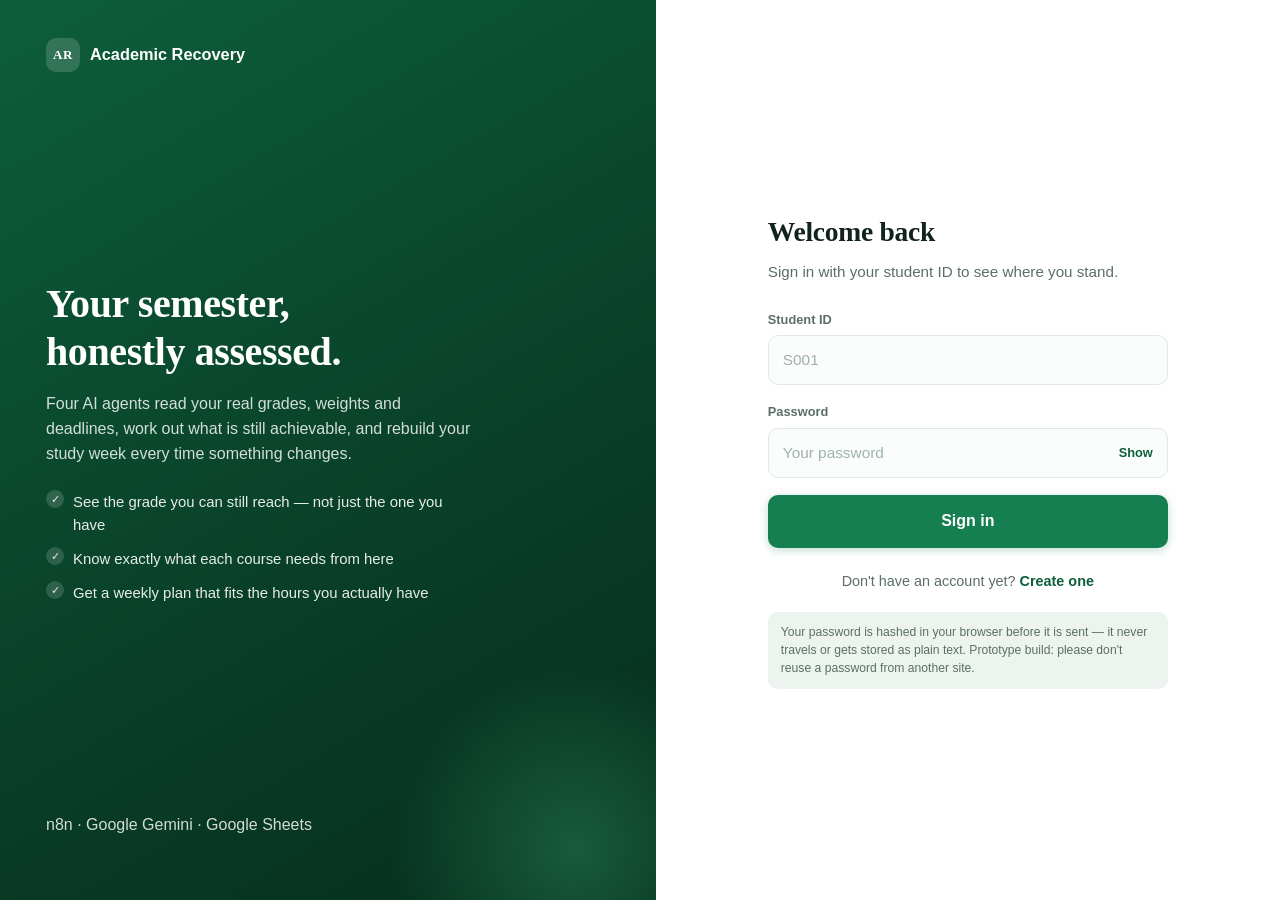
==== dashboard.html @ d18b5264 "Front-end for the AI Academic Recovery Agent Static site with three pages: sign in, create account, " ====
<!DOCTYPE html>
<html lang="en">
<head>
  <meta charset="UTF-8" />
  <meta name="viewport" content="width=device-width, initial-scale=1.0" />
  <title>Dashboard &middot; Academic Recovery</title>
  <link rel="stylesheet" href="styles.css" />
</head>
<body>

  <!-- ============ TOP BAR ============ -->
  <header class="topbar">
    <div class="wrap topbar-inner">
      <div class="brand">
        <span class="brand-mark">AR</span>
        <span class="brand-text">Academic&nbsp;Recovery</span>
      </div>

      <div class="topbar-right">
        <span class="who">
          <span id="whoName">&nbsp;</span>
          <span id="whoId" class="who-id"></span>
        </span>
        <button id="logoutBtn" class="btn btn-quiet">Sign out</button>
      </div>
    </div>
  </header>

  <!-- ============ GREETING ============ -->
  <section class="greeting">
    <div class="wrap">
      <p class="eyebrow">Semester overview</p>
      <h1 id="greetHead">Let's see where you stand.</h1>
    </div>
  </section>

  <!-- ============ CONTROL PANEL ============ -->
  <section class="wrap">
    <div class="panel">
      <div class="panel-row">
        <div class="field">
          <label for="hours">Study hours available this week</label>
          <input id="hours" type="number" min="1" max="60" step="0.5" value="15" />
        </div>
        <button id="analyzeBtn" class="btn btn-primary">Analyze my semester</button>
      </div>

      <div class="panel-foot">
        <label class="check">
          <input id="demoMode" type="checkbox" checked />
          <span>Demo mode (use sample data, no server needed)</span>
        </label>
        <button id="recalcBtn" class="btn btn-ghost" hidden>&#8635; Recalculate after a new grade</button>
      </div>
    </div>

    <div id="status" class="status" hidden></div>
  </section>

  <!-- ============ RESULTS  (Raghid renders into this) ============ -->
  <main id="dashboard" class="wrap dashboard"></main>

  <footer class="footer">
    <div class="wrap">
      Built with n8n + Google Gemini + Google Sheets &middot; Academic Impact Track
    </div>
  </footer>

  <script src="config.js"></script>
  <script src="auth.js"></script>
  <script src="sample-data.js"></script>
  <script src="dashboard.js"></script>
  <script src="app.js"></script>
</body>
</html>
---- styles.css ----
/* =====================================================================
   Academic Recovery  -  green & white academic theme
   OWNER: Mohamad  (Raghid: your section is at the bottom, "DASHBOARD")
   ===================================================================== */

:root {
  --bg:         #f3f8f5;
  --surface:    #ffffff;
  --ink:        #10241b;
  --ink-soft:   #5b6f64;
  --line:       #deeae3;
  --line-soft:  #edf4f0;

  --brand:      #157f52;
  --brand-dk:   #0d5e3b;
  --brand-dp:   #093f28;
  --brand-lt:   #e7f4ed;
  --brand-mid:  #34a06a;

  --low:        #157f52;  --low-bg:      #e7f4ed;
  --medium:     #a67609;  --medium-bg:   #fdf4dd;
  --high:       #c2671d;  --high-bg:     #fdefe1;
  --critical:   #bc2f3c;  --critical-bg: #fdeaec;

  --serif:  Georgia, "Times New Roman", "Noto Serif", serif;
  --sans:   "Segoe UI", -apple-system, BlinkMacSystemFont, Roboto, Helvetica, Arial, sans-serif;

  --radius:    14px;
  --shadow:    0 1px 2px rgba(13,60,40,.05), 0 8px 24px rgba(13,60,40,.06);
  --shadow-lg: 0 2px 6px rgba(13,60,40,.06), 0 20px 48px rgba(13,60,40,.11);
}

* { box-sizing: border-box; }

body {
  margin: 0;
  background: var(--bg);
  color: var(--ink);
  font-family: var(--sans);
  line-height: 1.55;
  -webkit-font-smoothing: antialiased;
}

h1, h2, h3 { font-family: var(--serif); font-weight: 700; letter-spacing: -.01em; }

.wrap { width: 100%; max-width: 1120px; margin: 0 auto; padding: 0 20px; }

/* ---------------- brand mark (shared) ---------------- */
.brand { display: flex; align-items: center; gap: 10px; font-weight: 700; font-size: 1.02rem; }
.brand-mark {
  width: 34px; height: 34px; border-radius: 10px;
  background: linear-gradient(140deg, var(--brand-mid), var(--brand-dk));
  color: #fff; display: grid; place-items: center;
  font-family: var(--serif); font-size: .82rem; letter-spacing: .5px;
}

/* =====================================================================
   BUTTONS & FIELDS  (shared by all three pages)
   ===================================================================== */

.btn {
  font: inherit; font-weight: 600; font-size: .94rem;
  padding: 11px 20px; border-radius: 10px;
  border: 1px solid transparent; cursor: pointer;
  transition: transform .08s, background .15s, box-shadow .15s, border-color .15s;
}
.btn:active { transform: translateY(1px); }
.btn:disabled { opacity: .55; cursor: not-allowed; box-shadow: none; }

.btn-primary {
  background: var(--brand); color: #fff;
  box-shadow: 0 2px 10px rgba(21,127,82,.28);
}
.btn-primary:hover:not(:disabled) { background: var(--brand-dk); }

.btn-ghost { background: var(--surface); color: var(--brand-dk); border-color: #bfdccd; }
.btn-ghost:hover:not(:disabled) { background: var(--brand-lt); }

.btn-quiet {
  background: transparent; color: var(--ink-soft); border-color: var(--line);
  padding: 8px 14px; font-size: .86rem;
}
.btn-quiet:hover { background: var(--line-soft); color: var(--ink); }

.btn-block { width: 100%; padding: 13px 20px; font-size: 1rem; }

.field { display: flex; flex-direction: column; gap: 6px; }
.field label { font-size: .8rem; font-weight: 600; color: var(--ink-soft); }
.field input {
  font: inherit; font-size: .96rem; width: 100%;
  padding: 12px 14px;
  border: 1px solid var(--line); border-radius: 10px;
  background: #fbfdfc; color: var(--ink);
  transition: border-color .15s, box-shadow .15s, background .15s;
}
.field input::placeholder { color: #9fb2a8; }
.field input:focus {
  outline: none; border-color: var(--brand-mid);
  box-shadow: 0 0 0 3px rgba(52,160,106,.18); background: #fff;
}

.form-msg {
  padding: 11px 14px; border-radius: 10px;
  font-size: .88rem; margin-bottom: 4px;
  background: var(--brand-lt); color: var(--brand-dk); border: 1px solid #c9e4d6;
}
.form-msg.error { background: var(--critical-bg); color: var(--critical); border-color: #f2c8cd; }

/* =====================================================================
   AUTH PAGES  (index.html = sign in, signup.html = create account)
   ===================================================================== */

.auth-body { background: var(--surface); }

.auth-shell { display: grid; grid-template-columns: 1.05fr 1fr; min-height: 100vh; }

/* left panel */
.auth-brand {
  background: linear-gradient(150deg, var(--brand-dk) 0%, var(--brand-dp) 58%, #062e1d 100%);
  color: #fff;
  padding: 38px 46px;
  display: flex; flex-direction: column; justify-content: space-between;
  position: relative; overflow: hidden;
}
.auth-brand::after {
  content: ""; position: absolute; right: -130px; bottom: -160px;
  width: 420px; height: 420px; border-radius: 50%;
  background: radial-gradient(circle, rgba(52,160,106,.38), transparent 62%);
}
.auth-brand .brand-mark { background: rgba(255,255,255,.16); backdrop-filter: blur(2px); }
.auth-brand-body { position: relative; z-index: 1; max-width: 430px; }
.auth-brand h1 { font-size: clamp(1.8rem, 3.3vw, 2.5rem); line-height: 1.2; margin: 0 0 16px; }
.auth-brand p  { margin: 0 0 24px; opacity: .82; font-size: 1rem; }

.auth-points { list-style: none; margin: 0; padding: 0; display: grid; gap: 11px; }
.auth-points li {
  position: relative; padding-left: 27px;
  font-size: .93rem; opacity: .9;
}
.auth-points li::before {
  content: "\2713"; position: absolute; left: 0; top: -1px;
  width: 18px; height: 18px; border-radius: 50%;
  background: rgba(255,255,255,.17);
  display: grid; place-items: center; font-size: .66rem;
}
.auth-brand-foot { position: relative; z-index: 1; margin: 0; font-size: .78rem; opacity: .55; }

/* right panel */
.auth-panel { display: grid; place-items: center; padding: 40px 28px; }
.auth-card { width: 100%; max-width: 400px; }
.auth-card h2 { font-size: 1.72rem; margin: 0 0 6px; }
.auth-sub { margin: 0 0 26px; color: var(--ink-soft); font-size: .95rem; }
.auth-card form { display: grid; gap: 17px; }

.pw-wrap { position: relative; display: flex; }
.pw-wrap input { padding-right: 68px; }
.pw-toggle {
  position: absolute; right: 6px; top: 50%; transform: translateY(-50%);
  background: transparent; border: none; cursor: pointer;
  font: inherit; font-size: .8rem; font-weight: 600;
  color: var(--brand-dk); padding: 6px 9px; border-radius: 7px;
}
.pw-toggle:hover { background: var(--brand-lt); }

.pw-checks { list-style: none; margin: 10px 0 0; padding: 0; display: grid; gap: 6px; }
.pw-checks li {
  display: flex; align-items: center; gap: 8px;
  font-size: .8rem; color: var(--ink-soft);
  transition: color .15s;
}
.pw-checks li em { font-style: normal; opacity: .65; }
.pw-checks .tick {
  width: 15px; height: 15px; border-radius: 50%; flex: none;
  border: 1.5px solid #cbdcd3; background: #fff;
  display: grid; place-items: center;
  transition: background .15s, border-color .15s;
}
.pw-checks li.ok { color: var(--brand-dk); }
.pw-checks li.ok .tick { background: var(--brand); border-color: var(--brand); }
.pw-checks li.ok .tick::after {
  content: "\2713"; color: #fff; font-size: .6rem; line-height: 1;
}

.auth-switch { margin: 22px 0 0; font-size: .9rem; color: var(--ink-soft); text-align: center; }
.auth-switch a { color: var(--brand-dk); font-weight: 600; text-decoration: none; }
.auth-switch a:hover { text-decoration: underline; }

.auth-note {
  margin: 20px 0 0; padding: 11px 13px;
  background: var(--line-soft); border-radius: 9px;
  font-size: .76rem; color: var(--ink-soft); line-height: 1.5;
}

@media (max-width: 860px) {
  .auth-shell { grid-template-columns: 1fr; min-height: 0; }
  .auth-brand { padding: 28px 24px 34px; }
  .auth-brand h1 { font-size: 1.6rem; }
  .auth-brand p { margin-bottom: 18px; }
  .auth-points { display: none; }
  .auth-brand-foot { display: none; }
  .auth-panel { padding: 32px 22px 48px; }
}

/* =====================================================================
   DASHBOARD PAGE CHROME
   ===================================================================== */

.topbar {
  background: var(--surface);
  border-bottom: 1px solid var(--line);
  position: sticky; top: 0; z-index: 20;
}
.topbar-inner { display: flex; align-items: center; justify-content: space-between; height: 64px; }
.topbar-right { display: flex; align-items: center; gap: 14px; }
.who { display: flex; flex-direction: column; line-height: 1.25; text-align: right; }
.who > span:first-child { font-size: .88rem; font-weight: 600; }
.who-id { font-size: .74rem; color: var(--ink-soft); }

.greeting { padding: 44px 0 26px; }
.greeting .eyebrow {
  margin: 0 0 8px; font-size: .74rem; font-weight: 700;
  letter-spacing: .1em; text-transform: uppercase; color: var(--brand);
}
.greeting h1 { margin: 0; font-size: clamp(1.7rem, 3.6vw, 2.5rem); line-height: 1.2; }

.panel {
  background: var(--surface);
  border: 1px solid var(--line);
  border-radius: var(--radius);
  box-shadow: var(--shadow);
  padding: 22px;
}
.panel-row { display: flex; gap: 16px; align-items: flex-end; flex-wrap: wrap; }
.panel-row .field { flex: 1 1 220px; min-width: 170px; }

.panel-foot {
  display: flex; align-items: center; justify-content: space-between;
  gap: 14px; flex-wrap: wrap;
  margin-top: 16px; padding-top: 15px; border-top: 1px solid var(--line);
}
.check { display: flex; align-items: center; gap: 8px; font-size: .86rem; color: var(--ink-soft); cursor: pointer; }
.check input { width: 15px; height: 15px; accent-color: var(--brand); cursor: pointer; }

.status {
  margin-top: 16px; padding: 13px 16px;
  border-radius: 10px; font-size: .92rem;
  border: 1px solid var(--line); background: var(--surface);
}
.status.loading { background: var(--brand-lt); border-color: #c9e4d6; color: var(--brand-dk); }
.status.error   { background: var(--critical-bg); border-color: #f2c8cd; color: var(--critical); }

.footer {
  margin-top: 64px; padding: 26px 0 34px;
  border-top: 1px solid var(--line);
  color: var(--ink-soft); font-size: .84rem;
}

/* =====================================================================
   DASHBOARD  -  OWNER: Raghid. Everything below is yours to change.
   ===================================================================== */

.dashboard { padding-top: 30px; }
.dashboard:empty { padding: 0; }

.headline {
  background: linear-gradient(140deg, var(--brand-dk) 0%, var(--brand-dp) 70%);
  color: #fff; border-radius: var(--radius);
  padding: 32px 34px; margin-bottom: 26px;
  box-shadow: var(--shadow-lg);
  position: relative; overflow: hidden;
}
.headline::after {
  content: ""; position: absolute; right: -90px; top: -120px;
  width: 340px; height: 340px; border-radius: 50%;
  background: radial-gradient(circle, rgba(52,160,106,.34), transparent 64%);
}
.headline > * { position: relative; z-index: 1; }
.headline .eyebrow {
  font-size: .74rem; font-weight: 700; letter-spacing: .1em;
  text-transform: uppercase; opacity: .7; margin-bottom: 10px;
}
.headline h2 {
  margin: 0; font-size: clamp(1.3rem, 2.9vw, 1.85rem);
  line-height: 1.32; font-weight: 700;
}
.headline .sub { margin: 14px 0 0; opacity: .8; font-size: .94rem; font-family: var(--sans); }

.section-title { font-size: 1.22rem; margin: 32px 0 14px; }

.cards { display: grid; gap: 16px; grid-template-columns: repeat(auto-fill, minmax(300px, 1fr)); }

.card {
  background: var(--surface); border: 1px solid var(--line);
  border-radius: var(--radius); box-shadow: var(--shadow);
  padding: 20px; border-top: 4px solid var(--line);
}
.card.risk-LOW      { border-top-color: var(--low); }
.card.risk-MEDIUM   { border-top-color: var(--medium); }
.card.risk-HIGH     { border-top-color: var(--high); }
.card.risk-CRITICAL { border-top-color: var(--critical); }

.card-head { display: flex; align-items: flex-start; justify-content: space-between; gap: 12px; }
.card h3 { margin: 0; font-size: 1.08rem; }

.pill {
  font-family: var(--sans);
  font-size: .67rem; font-weight: 700; letter-spacing: .07em; text-transform: uppercase;
  padding: 4px 9px; border-radius: 999px; white-space: nowrap;
}
.pill.risk-LOW      { color: var(--low);      background: var(--low-bg); }
.pill.risk-MEDIUM   { color: var(--medium);   background: var(--medium-bg); }
.pill.risk-HIGH     { color: var(--high);     background: var(--high-bg); }
.pill.risk-CRITICAL { color: var(--critical); background: var(--critical-bg); }

.stat-row { display: flex; gap: 22px; margin: 16px 0 4px; }
.stat .k { font-size: .7rem; color: var(--ink-soft); font-weight: 700; text-transform: uppercase; letter-spacing: .05em; }
.stat .v { font-family: var(--serif); font-size: 1.62rem; font-weight: 700; line-height: 1.2; }
.stat .v small { font-family: var(--sans); font-size: .78rem; font-weight: 600; color: var(--ink-soft); }

.verdict {
  margin-top: 14px; padding: 11px 13px; border-radius: 9px;
  font-size: .88rem; font-weight: 600;
  background: var(--low-bg); color: var(--low);
}
.verdict.bad { background: var(--critical-bg); color: var(--critical); }

.reason { margin: 13px 0 0; font-size: .88rem; color: var(--ink-soft); }

.meta {
  margin-top: 13px; padding-top: 13px; border-top: 1px solid var(--line);
  display: flex; justify-content: space-between; gap: 10px;
  font-size: .8rem; color: var(--ink-soft);
}

.plan {
  background: var(--surface); border: 1px solid var(--line);
  border-radius: var(--radius); box-shadow: var(--shadow); overflow: hidden;
}
.plan table { width: 100%; border-collapse: collapse; }
.plan th {
  text-align: left; font-size: .72rem; text-transform: uppercase; letter-spacing: .06em;
  color: var(--ink-soft); font-weight: 700;
  padding: 13px 16px; background: var(--line-soft);
  border-bottom: 1px solid var(--line);
}
.plan td { padding: 13px 16px; border-bottom: 1px solid var(--line); font-size: .9rem; vertical-align: top; }
.plan tr:last-child td { border-bottom: none; }
.plan .day { font-weight: 700; white-space: nowrap; font-family: var(--serif); }
.plan .day span { display: block; font-family: var(--sans); font-weight: 500; font-size: .77rem; color: var(--ink-soft); }
.plan .hrs { font-weight: 700; white-space: nowrap; text-align: right; color: var(--brand-dk); }

@media (max-width: 600px) {
  .panel-row { flex-direction: column; align-items: stretch; }
  .panel-row .btn-primary { width: 100%; }
  .greeting { padding: 30px 0 20px; }
  .who { display: none; }
  .stat-row { gap: 16px; }
  .headline { padding: 24px 22px; }
  .plan td, .plan th { padding: 10px 11px; font-size: .84rem; }
}
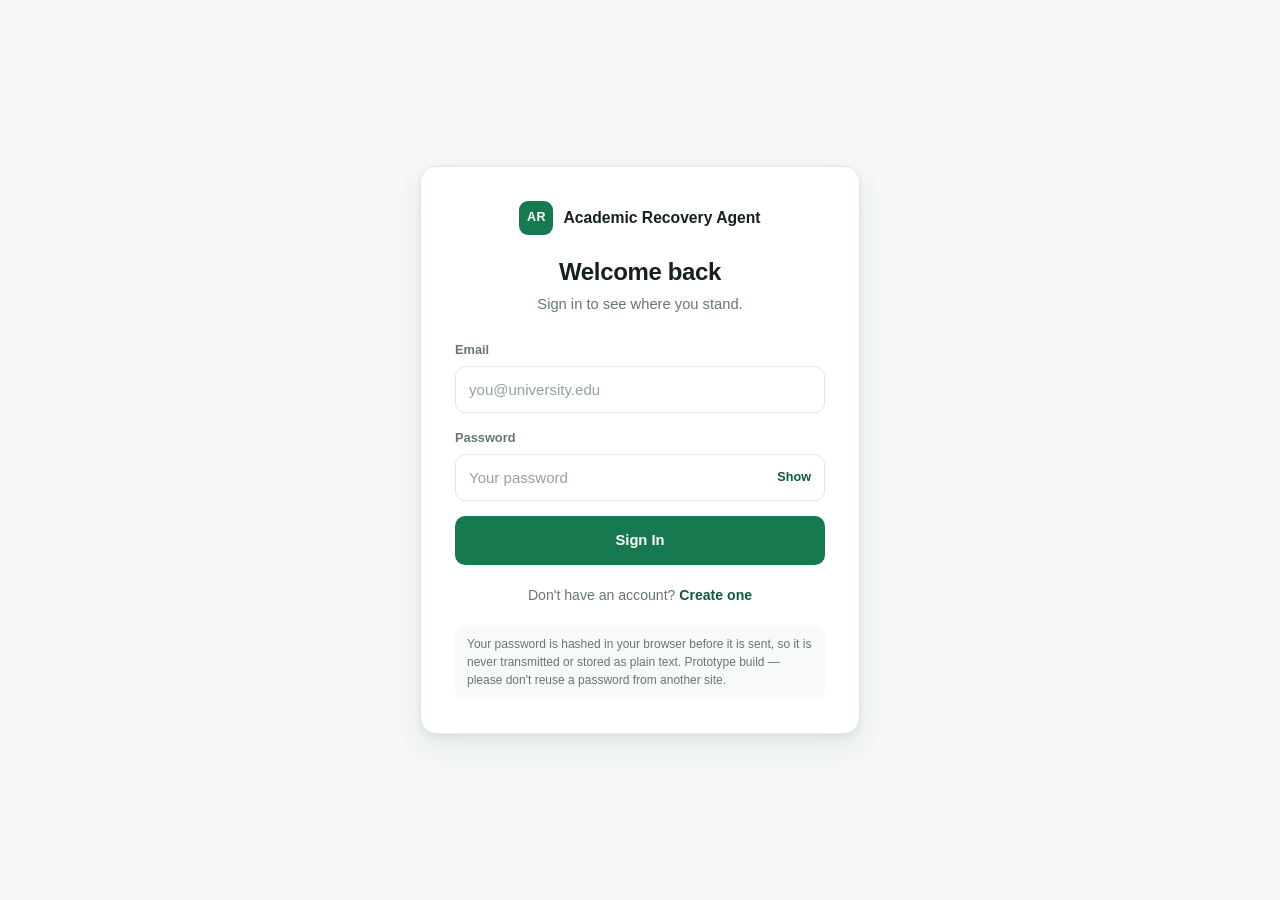
==== commit 7b3d1ce7: "Add risk alerts and the AI Chapter Summarizer Three additions to the existing dashboard. Nothing exi" ====
--- a/dashboard.html
+++ b/dashboard.html
@@ -1,75 +1,24 @@
 <!DOCTYPE html>
 <html lang="en">
 <head>
-  <meta charset="UTF-8" />
-  <meta name="viewport" content="width=device-width, initial-scale=1.0" />
-  <title>Dashboard &middot; Academic Recovery</title>
-  <link rel="stylesheet" href="styles.css" />
+<meta charset="UTF-8" />
+<meta name="viewport" content="width=device-width, initial-scale=1.0" />
+<title>Dashboard &middot; Academic Recovery Agent</title>
+<link rel="stylesheet" href="styles.css" />
 </head>
 <body>
 
-  <!-- ============ TOP BAR ============ -->
-  <header class="topbar">
-    <div class="wrap topbar-inner">
-      <div class="brand">
-        <span class="brand-mark">AR</span>
-        <span class="brand-text">Academic&nbsp;Recovery</span>
-      </div>
+<div id="page-content">
+  <div id="root"></div>
+</div>
 
-      <div class="topbar-right">
-        <span class="who">
-          <span id="whoName">&nbsp;</span>
-          <span id="whoId" class="who-id"></span>
-        </span>
-        <button id="logoutBtn" class="btn btn-quiet">Sign out</button>
-      </div>
-    </div>
-  </header>
-
-  <!-- ============ GREETING ============ -->
-  <section class="greeting">
-    <div class="wrap">
-      <p class="eyebrow">Semester overview</p>
-      <h1 id="greetHead">Let's see where you stand.</h1>
-    </div>
-  </section>
-
-  <!-- ============ CONTROL PANEL ============ -->
-  <section class="wrap">
-    <div class="panel">
-      <div class="panel-row">
-        <div class="field">
-          <label for="hours">Study hours available this week</label>
-          <input id="hours" type="number" min="1" max="60" step="0.5" value="15" />
-        </div>
-        <button id="analyzeBtn" class="btn btn-primary">Analyze my semester</button>
-      </div>
-
-      <div class="panel-foot">
-        <label class="check">
-          <input id="demoMode" type="checkbox" checked />
-          <span>Demo mode (use sample data, no server needed)</span>
-        </label>
-        <button id="recalcBtn" class="btn btn-ghost" hidden>&#8635; Recalculate after a new grade</button>
-      </div>
-    </div>
-
-    <div id="status" class="status" hidden></div>
-  </section>
-
-  <!-- ============ RESULTS  (Raghid renders into this) ============ -->
-  <main id="dashboard" class="wrap dashboard"></main>
-
-  <footer class="footer">
-    <div class="wrap">
-      Built with n8n + Google Gemini + Google Sheets &middot; Academic Impact Track
-    </div>
-  </footer>
-
-  <script src="config.js"></script>
-  <script src="auth.js"></script>
-  <script src="sample-data.js"></script>
-  <script src="dashboard.js"></script>
-  <script src="app.js"></script>
+<script src="config.js"></script>
+<script src="sample-data.js"></script>
+<script src="api.js"></script>
+<script src="auth.js"></script>
+<script src="ui.js"></script>
+<script src="nav.js"></script>
+<script src="chapter-summary.js"></script>
+<script src="dashboard.js"></script>
 </body>
 </html>
--- a/styles.css
+++ b/styles.css
@@ -1,33 +1,33 @@
 /* =====================================================================
-   Academic Recovery  -  green & white academic theme
-   OWNER: Mohamad  (Raghid: your section is at the bottom, "DASHBOARD")
+   Academic Recovery Agent  -  university dashboard theme
+   Light backgrounds, subtle shadows, green accent, no heavy gradients.
    ===================================================================== */
 
 :root {
-  --bg:         #f3f8f5;
+  --bg:         #f5f8f7;
   --surface:    #ffffff;
-  --ink:        #10241b;
-  --ink-soft:   #5b6f64;
-  --line:       #deeae3;
-  --line-soft:  #edf4f0;
-
-  --brand:      #157f52;
-  --brand-dk:   #0d5e3b;
-  --brand-dp:   #093f28;
-  --brand-lt:   #e7f4ed;
-  --brand-mid:  #34a06a;
-
-  --low:        #157f52;  --low-bg:      #e7f4ed;
-  --medium:     #a67609;  --medium-bg:   #fdf4dd;
-  --high:       #c2671d;  --high-bg:     #fdefe1;
-  --critical:   #bc2f3c;  --critical-bg: #fdeaec;
-
-  --serif:  Georgia, "Times New Roman", "Noto Serif", serif;
-  --sans:   "Segoe UI", -apple-system, BlinkMacSystemFont, Roboto, Helvetica, Arial, sans-serif;
-
-  --radius:    14px;
-  --shadow:    0 1px 2px rgba(13,60,40,.05), 0 8px 24px rgba(13,60,40,.06);
-  --shadow-lg: 0 2px 6px rgba(13,60,40,.06), 0 20px 48px rgba(13,60,40,.11);
+  --surface-2:  #f8faf9;
+  --ink:        #16211c;
+  --ink-soft:   #66786e;
+  --ink-faint:  #93a49b;
+  --line:       #e3eae6;
+  --line-2:     #eff4f2;
+
+  --brand:      #177950;
+  --brand-dk:   #0f5b3c;
+  --brand-lt:   #e8f4ee;
+
+  --low:        #177950;  --low-bg:      #e8f4ee;  --low-br:      #bfe0cf;
+  --medium:     #9a7008;  --medium-bg:   #fdf4dc;  --medium-br:   #f0dfae;
+  --high:       #bd6118;  --high-bg:     #fdeee2;  --high-br:     #f2d3b7;
+  --critical:   #b92d3a;  --critical-bg: #fdebed;  --critical-br: #f1c4c9;
+
+  --radius:   12px;
+  --radius-lg:16px;
+  --shadow:   0 1px 2px rgba(18,52,38,.05), 0 4px 14px rgba(18,52,38,.05);
+  --shadow-md:0 2px 6px rgba(18,52,38,.06), 0 12px 28px rgba(18,52,38,.08);
+
+  --sans: "Segoe UI", -apple-system, BlinkMacSystemFont, Roboto, Helvetica, Arial, sans-serif;
 }
 
 * { box-sizing: border-box; }
@@ -37,324 +37,652 @@
   background: var(--bg);
   color: var(--ink);
   font-family: var(--sans);
+  font-size: 15px;
   line-height: 1.55;
   -webkit-font-smoothing: antialiased;
 }
 
-h1, h2, h3 { font-family: var(--serif); font-weight: 700; letter-spacing: -.01em; }
-
-.wrap { width: 100%; max-width: 1120px; margin: 0 auto; padding: 0 20px; }
-
-/* ---------------- brand mark (shared) ---------------- */
-.brand { display: flex; align-items: center; gap: 10px; font-weight: 700; font-size: 1.02rem; }
-.brand-mark {
-  width: 34px; height: 34px; border-radius: 10px;
-  background: linear-gradient(140deg, var(--brand-mid), var(--brand-dk));
-  color: #fff; display: grid; place-items: center;
-  font-family: var(--serif); font-size: .82rem; letter-spacing: .5px;
-}
-
-/* =====================================================================
-   BUTTONS & FIELDS  (shared by all three pages)
+h1, h2, h3, h4 { margin: 0; font-weight: 650; letter-spacing: -.015em; line-height: 1.25; }
+p { margin: 0; }
+a { color: inherit; }
+
+.muted   { color: var(--ink-soft); }
+.faint   { color: var(--ink-faint); }
+.center  { text-align: center; }
+
+/* =====================================================================
+   BUTTONS / FIELDS
    ===================================================================== */
 
 .btn {
-  font: inherit; font-weight: 600; font-size: .94rem;
-  padding: 11px 20px; border-radius: 10px;
+  display: inline-flex; align-items: center; justify-content: center; gap: 8px;
+  font: inherit; font-weight: 600; font-size: .92rem;
+  padding: 10px 18px; border-radius: 10px;
   border: 1px solid transparent; cursor: pointer;
-  transition: transform .08s, background .15s, box-shadow .15s, border-color .15s;
+  text-decoration: none; white-space: nowrap;
+  transition: background .15s, border-color .15s, color .15s, box-shadow .15s, transform .06s;
 }
 .btn:active { transform: translateY(1px); }
-.btn:disabled { opacity: .55; cursor: not-allowed; box-shadow: none; }
-
-.btn-primary {
-  background: var(--brand); color: #fff;
-  box-shadow: 0 2px 10px rgba(21,127,82,.28);
-}
+.btn:disabled { opacity: .55; cursor: not-allowed; }
+
+.btn-primary { background: var(--brand); color: #fff; }
 .btn-primary:hover:not(:disabled) { background: var(--brand-dk); }
 
-.btn-ghost { background: var(--surface); color: var(--brand-dk); border-color: #bfdccd; }
-.btn-ghost:hover:not(:disabled) { background: var(--brand-lt); }
-
-.btn-quiet {
-  background: transparent; color: var(--ink-soft); border-color: var(--line);
-  padding: 8px 14px; font-size: .86rem;
-}
-.btn-quiet:hover { background: var(--line-soft); color: var(--ink); }
-
-.btn-block { width: 100%; padding: 13px 20px; font-size: 1rem; }
+.btn-ghost { background: var(--surface); color: var(--brand-dk); border-color: var(--line); }
+.btn-ghost:hover:not(:disabled) { background: var(--brand-lt); border-color: var(--low-br); }
+
+.btn-quiet { background: transparent; color: var(--ink-soft); border-color: var(--line); padding: 8px 14px; font-size: .86rem; }
+.btn-quiet:hover { background: var(--surface-2); color: var(--ink); }
+
+.btn-danger { background: transparent; color: var(--critical); border-color: var(--critical-br); }
+.btn-danger:hover { background: var(--critical-bg); }
+
+.btn-block { width: 100%; padding: 12px 18px; }
+.btn-lg    { padding: 13px 26px; font-size: 1rem; }
+.btn-sm    { padding: 6px 12px; font-size: .82rem; border-radius: 8px; }
 
 .field { display: flex; flex-direction: column; gap: 6px; }
 .field label { font-size: .8rem; font-weight: 600; color: var(--ink-soft); }
-.field input {
-  font: inherit; font-size: .96rem; width: 100%;
-  padding: 12px 14px;
+.field input, .field select, .field textarea {
+  font: inherit; font-size: .94rem; width: 100%;
+  padding: 11px 13px;
   border: 1px solid var(--line); border-radius: 10px;
-  background: #fbfdfc; color: var(--ink);
-  transition: border-color .15s, box-shadow .15s, background .15s;
-}
-.field input::placeholder { color: #9fb2a8; }
-.field input:focus {
-  outline: none; border-color: var(--brand-mid);
-  box-shadow: 0 0 0 3px rgba(52,160,106,.18); background: #fff;
-}
+  background: var(--surface); color: var(--ink);
+  transition: border-color .15s, box-shadow .15s;
+}
+.field input::placeholder { color: var(--ink-faint); }
+.field input:focus, .field select:focus, .field textarea:focus {
+  outline: none; border-color: var(--brand);
+  box-shadow: 0 0 0 3px rgba(23,121,80,.14);
+}
+.field .hint { font-size: .76rem; color: var(--ink-faint); }
+
+.grid-2 { display: grid; grid-template-columns: 1fr 1fr; gap: 15px; }
 
 .form-msg {
-  padding: 11px 14px; border-radius: 10px;
-  font-size: .88rem; margin-bottom: 4px;
-  background: var(--brand-lt); color: var(--brand-dk); border: 1px solid #c9e4d6;
-}
-.form-msg.error { background: var(--critical-bg); color: var(--critical); border-color: #f2c8cd; }
-
-/* =====================================================================
-   AUTH PAGES  (index.html = sign in, signup.html = create account)
-   ===================================================================== */
-
-.auth-body { background: var(--surface); }
-
-.auth-shell { display: grid; grid-template-columns: 1.05fr 1fr; min-height: 100vh; }
-
-/* left panel */
-.auth-brand {
-  background: linear-gradient(150deg, var(--brand-dk) 0%, var(--brand-dp) 58%, #062e1d 100%);
-  color: #fff;
-  padding: 38px 46px;
-  display: flex; flex-direction: column; justify-content: space-between;
-  position: relative; overflow: hidden;
-}
-.auth-brand::after {
-  content: ""; position: absolute; right: -130px; bottom: -160px;
-  width: 420px; height: 420px; border-radius: 50%;
-  background: radial-gradient(circle, rgba(52,160,106,.38), transparent 62%);
-}
-.auth-brand .brand-mark { background: rgba(255,255,255,.16); backdrop-filter: blur(2px); }
-.auth-brand-body { position: relative; z-index: 1; max-width: 430px; }
-.auth-brand h1 { font-size: clamp(1.8rem, 3.3vw, 2.5rem); line-height: 1.2; margin: 0 0 16px; }
-.auth-brand p  { margin: 0 0 24px; opacity: .82; font-size: 1rem; }
-
-.auth-points { list-style: none; margin: 0; padding: 0; display: grid; gap: 11px; }
-.auth-points li {
-  position: relative; padding-left: 27px;
-  font-size: .93rem; opacity: .9;
-}
-.auth-points li::before {
-  content: "\2713"; position: absolute; left: 0; top: -1px;
-  width: 18px; height: 18px; border-radius: 50%;
-  background: rgba(255,255,255,.17);
-  display: grid; place-items: center; font-size: .66rem;
-}
-.auth-brand-foot { position: relative; z-index: 1; margin: 0; font-size: .78rem; opacity: .55; }
-
-/* right panel */
-.auth-panel { display: grid; place-items: center; padding: 40px 28px; }
-.auth-card { width: 100%; max-width: 400px; }
-.auth-card h2 { font-size: 1.72rem; margin: 0 0 6px; }
-.auth-sub { margin: 0 0 26px; color: var(--ink-soft); font-size: .95rem; }
-.auth-card form { display: grid; gap: 17px; }
-
+  padding: 11px 14px; border-radius: 10px; font-size: .87rem;
+  background: var(--brand-lt); color: var(--brand-dk); border: 1px solid var(--low-br);
+}
+.form-msg.error { background: var(--critical-bg); color: var(--critical); border-color: var(--critical-br); }
+.form-msg.warn  { background: var(--medium-bg);   color: var(--medium);   border-color: var(--medium-br); }
+
+/* password */
 .pw-wrap { position: relative; display: flex; }
-.pw-wrap input { padding-right: 68px; }
+.pw-wrap input { padding-right: 66px; }
 .pw-toggle {
-  position: absolute; right: 6px; top: 50%; transform: translateY(-50%);
-  background: transparent; border: none; cursor: pointer;
-  font: inherit; font-size: .8rem; font-weight: 600;
+  position: absolute; right: 5px; top: 50%; transform: translateY(-50%);
+  background: none; border: none; cursor: pointer;
+  font: inherit; font-size: .79rem; font-weight: 600;
   color: var(--brand-dk); padding: 6px 9px; border-radius: 7px;
 }
 .pw-toggle:hover { background: var(--brand-lt); }
 
-.pw-checks { list-style: none; margin: 10px 0 0; padding: 0; display: grid; gap: 6px; }
-.pw-checks li {
-  display: flex; align-items: center; gap: 8px;
-  font-size: .8rem; color: var(--ink-soft);
-  transition: color .15s;
-}
-.pw-checks li em { font-style: normal; opacity: .65; }
+.pw-checks { list-style: none; margin: 9px 0 0; padding: 0; display: grid; gap: 5px; }
+.pw-checks li { display: flex; align-items: center; gap: 8px; font-size: .78rem; color: var(--ink-soft); }
 .pw-checks .tick {
-  width: 15px; height: 15px; border-radius: 50%; flex: none;
-  border: 1.5px solid #cbdcd3; background: #fff;
+  width: 14px; height: 14px; border-radius: 50%; flex: none;
+  border: 1.5px solid #cfdfd7; background: #fff;
   display: grid; place-items: center;
-  transition: background .15s, border-color .15s;
 }
 .pw-checks li.ok { color: var(--brand-dk); }
 .pw-checks li.ok .tick { background: var(--brand); border-color: var(--brand); }
-.pw-checks li.ok .tick::after {
-  content: "\2713"; color: #fff; font-size: .6rem; line-height: 1;
-}
-
-.auth-switch { margin: 22px 0 0; font-size: .9rem; color: var(--ink-soft); text-align: center; }
+.pw-checks li.ok .tick::after { content: "\2713"; color: #fff; font-size: .58rem; }
+
+/* =====================================================================
+   LANDING PAGE
+   ===================================================================== */
+
+.site-head {
+  background: var(--surface); border-bottom: 1px solid var(--line);
+  position: sticky; top: 0; z-index: 30;
+}
+.site-head-in {
+  max-width: 1100px; margin: 0 auto; padding: 0 22px;
+  height: 66px; display: flex; align-items: center; justify-content: space-between; gap: 16px;
+}
+.site-head .actions { display: flex; gap: 10px; }
+
+.brand { display: flex; align-items: center; gap: 10px; font-weight: 700; text-decoration: none; }
+.brand-mark {
+  width: 34px; height: 34px; border-radius: 9px; flex: none;
+  background: var(--brand); color: #fff;
+  display: grid; place-items: center; font-size: .78rem; letter-spacing: .5px;
+}
+.brand-text { font-size: .98rem; }
+
+.hero { max-width: 760px; margin: 0 auto; padding: 84px 22px 48px; text-align: center; }
+.hero h1 { font-size: clamp(2rem, 5vw, 3.1rem); margin-bottom: 18px; }
+.hero p  { font-size: 1.08rem; color: var(--ink-soft); max-width: 620px; margin: 0 auto 30px; }
+.hero .actions { display: flex; gap: 12px; justify-content: center; flex-wrap: wrap; }
+
+.features { max-width: 1040px; margin: 0 auto; padding: 20px 22px 90px; }
+.features h2 { text-align: center; font-size: 1.3rem; margin-bottom: 26px; }
+.feature-grid { display: grid; gap: 16px; grid-template-columns: repeat(auto-fit, minmax(210px, 1fr)); }
+.feature {
+  background: var(--surface); border: 1px solid var(--line);
+  border-radius: var(--radius); padding: 22px; box-shadow: var(--shadow);
+}
+.feature .ficon {
+  width: 36px; height: 36px; border-radius: 9px; margin-bottom: 13px;
+  background: var(--brand-lt); color: var(--brand);
+  display: grid; place-items: center;
+}
+.feature .ficon svg { width: 19px; height: 19px; fill: none; stroke: currentColor; stroke-width: 2; stroke-linecap: round; stroke-linejoin: round; }
+.feature h3 { font-size: .96rem; margin-bottom: 6px; }
+.feature p  { font-size: .87rem; color: var(--ink-soft); }
+
+.site-foot {
+  border-top: 1px solid var(--line); background: var(--surface);
+  padding: 22px; text-align: center; font-size: .83rem; color: var(--ink-soft);
+}
+
+/* =====================================================================
+   AUTH PAGES
+   ===================================================================== */
+
+.auth-page { min-height: 100vh; display: grid; place-items: center; padding: 40px 20px; }
+.auth-card {
+  width: 100%; max-width: 440px;
+  background: var(--surface); border: 1px solid var(--line);
+  border-radius: var(--radius-lg); box-shadow: var(--shadow-md);
+  padding: 34px;
+}
+.auth-card.wide { max-width: 560px; }
+.auth-card .brand { justify-content: center; margin-bottom: 22px; }
+.auth-card h1 { font-size: 1.5rem; margin-bottom: 6px; text-align: center; }
+.auth-card .sub { text-align: center; color: var(--ink-soft); font-size: .92rem; margin-bottom: 24px; }
+.auth-card form { display: grid; gap: 15px; }
+.auth-switch { margin-top: 20px; text-align: center; font-size: .88rem; color: var(--ink-soft); }
 .auth-switch a { color: var(--brand-dk); font-weight: 600; text-decoration: none; }
 .auth-switch a:hover { text-decoration: underline; }
-
 .auth-note {
-  margin: 20px 0 0; padding: 11px 13px;
-  background: var(--line-soft); border-radius: 9px;
-  font-size: .76rem; color: var(--ink-soft); line-height: 1.5;
-}
-
-@media (max-width: 860px) {
-  .auth-shell { grid-template-columns: 1fr; min-height: 0; }
-  .auth-brand { padding: 28px 24px 34px; }
-  .auth-brand h1 { font-size: 1.6rem; }
-  .auth-brand p { margin-bottom: 18px; }
-  .auth-points { display: none; }
-  .auth-brand-foot { display: none; }
-  .auth-panel { padding: 32px 22px 48px; }
-}
-
-/* =====================================================================
-   DASHBOARD PAGE CHROME
-   ===================================================================== */
+  margin-top: 18px; padding: 10px 12px; border-radius: 9px;
+  background: var(--surface-2); font-size: .75rem; color: var(--ink-soft); line-height: 1.5;
+}
+
+/* =====================================================================
+   APP SHELL
+   ===================================================================== */
+
+.shell { display: flex; min-height: 100vh; }
+
+.sidebar {
+  width: 236px; flex: none;
+  background: var(--surface); border-right: 1px solid var(--line);
+  display: flex; flex-direction: column;
+  position: sticky; top: 0; height: 100vh; padding: 18px 14px;
+}
+.sidebar .brand { padding: 4px 8px 20px; text-decoration: none; }
+
+.nav { display: grid; gap: 3px; }
+.nav-link {
+  display: flex; align-items: center; gap: 11px;
+  padding: 9px 11px; border-radius: 9px;
+  font-size: .9rem; font-weight: 550; color: var(--ink-soft); text-decoration: none;
+  transition: background .13s, color .13s;
+}
+.nav-link svg { width: 18px; height: 18px; flex: none; fill: none; stroke: currentColor; stroke-width: 1.9; stroke-linecap: round; stroke-linejoin: round; }
+.nav-link:hover  { background: var(--surface-2); color: var(--ink); }
+.nav-link.active { background: var(--brand-lt); color: var(--brand-dk); font-weight: 650; }
+
+.sidebar-foot {
+  margin-top: auto; padding-top: 16px; border-top: 1px solid var(--line);
+  display: flex; align-items: center; gap: 10px;
+}
+.avatar {
+  width: 34px; height: 34px; border-radius: 50%; flex: none;
+  background: var(--brand-lt); color: var(--brand-dk);
+  display: grid; place-items: center; font-size: .76rem; font-weight: 700;
+}
+.who { min-width: 0; }
+.who-name { font-size: .84rem; font-weight: 600; white-space: nowrap; overflow: hidden; text-overflow: ellipsis; }
+.who-sub  { font-size: .74rem; color: var(--ink-faint); white-space: nowrap; overflow: hidden; text-overflow: ellipsis; }
+
+.main { flex: 1; min-width: 0; display: flex; flex-direction: column; }
 
 .topbar {
+  height: 60px; flex: none;
+  background: var(--surface); border-bottom: 1px solid var(--line);
+  display: flex; align-items: center; gap: 12px; padding: 0 22px;
+  position: sticky; top: 0; z-index: 20;
+}
+.topbar-title { font-weight: 650; font-size: .95rem; flex: 1; }
+.icon-btn {
+  display: none; background: none; border: 1px solid var(--line);
+  border-radius: 9px; padding: 7px; cursor: pointer; color: var(--ink-soft);
+}
+.icon-btn svg { width: 18px; height: 18px; display: block; fill: none; stroke: currentColor; stroke-width: 2; stroke-linecap: round; }
+
+.page { padding: 28px 22px 70px; max-width: 1140px; width: 100%; }
+
+.page-head { margin-bottom: 22px; }
+.page-head h1 { font-size: 1.6rem; margin-bottom: 5px; }
+.page-head p  { color: var(--ink-soft); font-size: .93rem; }
+
+.section-head {
+  display: flex; align-items: center; justify-content: space-between;
+  gap: 14px; margin: 30px 0 14px; flex-wrap: wrap;
+}
+.section-head h2 { font-size: 1.14rem; }
+
+/* =====================================================================
+   CARDS / STATS / PILLS
+   ===================================================================== */
+
+.card {
+  background: var(--surface); border: 1px solid var(--line);
+  border-radius: var(--radius); box-shadow: var(--shadow); padding: 18px;
+}
+
+.summary { display: grid; gap: 14px; grid-template-columns: repeat(auto-fit, minmax(190px, 1fr)); }
+.summary .card { display: flex; flex-direction: column; gap: 4px; }
+.summary .k { font-size: .74rem; font-weight: 700; letter-spacing: .05em; text-transform: uppercase; color: var(--ink-faint); }
+.summary .v { font-size: 1.7rem; font-weight: 680; line-height: 1.15; }
+.summary .v small { font-size: .78rem; font-weight: 600; color: var(--ink-soft); }
+.summary .s { font-size: .82rem; color: var(--ink-soft); }
+
+.status-chip {
+  display: inline-flex; align-items: center; gap: 7px;
+  font-size: 1.02rem; font-weight: 680; line-height: 1.2;
+}
+.status-chip::before { content: ""; width: 9px; height: 9px; border-radius: 50%; background: currentColor; flex: none; }
+.status-ON_TRACK          { color: var(--low); }
+.status-AT_RISK           { color: var(--high); }
+.status-RECOVERY_REQUIRED { color: var(--critical); }
+
+.pill {
+  font-size: .67rem; font-weight: 700; letter-spacing: .06em; text-transform: uppercase;
+  padding: 4px 9px; border-radius: 999px; white-space: nowrap; border: 1px solid transparent;
+}
+.pill.risk-LOW      { color: var(--low);      background: var(--low-bg);      border-color: var(--low-br); }
+.pill.risk-MEDIUM   { color: var(--medium);   background: var(--medium-bg);   border-color: var(--medium-br); }
+.pill.risk-HIGH     { color: var(--high);     background: var(--high-bg);     border-color: var(--high-br); }
+.pill.risk-CRITICAL { color: var(--critical); background: var(--critical-bg); border-color: var(--critical-br); }
+
+.cards { display: grid; gap: 16px; grid-template-columns: repeat(auto-fill, minmax(296px, 1fr)); }
+
+.course-card { border-left: 4px solid var(--line); display: flex; flex-direction: column; }
+.course-card.risk-LOW      { border-left-color: var(--low); }
+.course-card.risk-MEDIUM   { border-left-color: var(--medium); }
+.course-card.risk-HIGH     { border-left-color: var(--high); }
+.course-card.risk-CRITICAL { border-left-color: var(--critical); }
+
+.card-head { display: flex; align-items: flex-start; justify-content: space-between; gap: 12px; }
+.card-head h3 { font-size: 1.02rem; }
+.code { font-size: .78rem; color: var(--ink-faint); font-weight: 600; margin-top: 2px; }
+
+.stat-row { display: flex; gap: 20px; margin: 15px 0 3px; }
+.stat { display: flex; flex-direction: column; }
+.stat .k { font-size: .7rem; font-weight: 700; letter-spacing: .04em; text-transform: uppercase; color: var(--ink-faint); }
+.stat .v { font-size: 1.32rem; font-weight: 680; line-height: 1.2; }
+.stat .v small { font-size: .72rem; font-weight: 600; color: var(--ink-soft); }
+
+.verdict {
+  margin-top: 13px; padding: 9px 11px; border-radius: 8px;
+  font-size: .83rem; font-weight: 600;
+  background: var(--low-bg); color: var(--low); border: 1px solid var(--low-br);
+}
+.verdict.bad { background: var(--critical-bg); color: var(--critical); border-color: var(--critical-br); }
+
+.card-row {
+  display: flex; justify-content: space-between; gap: 10px; align-items: baseline;
+  margin-top: 13px; padding-top: 12px; border-top: 1px solid var(--line-2);
+  font-size: .84rem;
+}
+.card-row .k { font-size: .72rem; font-weight: 700; letter-spacing: .04em; text-transform: uppercase; color: var(--ink-faint); }
+.course-card .btn-block { margin-top: 14px; }
+
+.reason-box {
+  background: var(--brand-lt); border: 1px solid var(--low-br);
+  border-radius: var(--radius); padding: 15px 17px;
+}
+.reason-box .k {
+  font-size: .71rem; font-weight: 700; letter-spacing: .06em; text-transform: uppercase;
+  color: var(--brand-dk); margin-bottom: 6px;
+}
+.reason-box p { font-size: .9rem; color: var(--ink); }
+
+.chips { display: flex; flex-wrap: wrap; gap: 7px; margin-top: 11px; }
+.chip {
+  font-size: .77rem; font-weight: 600; padding: 4px 10px;
+  border-radius: 999px; background: var(--surface); border: 1px solid var(--low-br); color: var(--brand-dk);
+}
+
+/* =====================================================================
+   TABLES
+   ===================================================================== */
+
+.table-wrap {
+  background: var(--surface); border: 1px solid var(--line);
+  border-radius: var(--radius); box-shadow: var(--shadow); overflow-x: auto;
+}
+table { width: 100%; border-collapse: collapse; min-width: 560px; }
+thead th {
+  text-align: left; font-size: .72rem; font-weight: 700;
+  letter-spacing: .05em; text-transform: uppercase; color: var(--ink-faint);
+  padding: 12px 16px; background: var(--surface-2); border-bottom: 1px solid var(--line);
+  white-space: nowrap;
+}
+tbody td { padding: 12px 16px; border-bottom: 1px solid var(--line-2); font-size: .89rem; vertical-align: middle; }
+tbody tr:last-child td { border-bottom: none; }
+tbody tr.done td { background: #fbfdfc; }
+td.num, th.num { text-align: right; }
+
+.state {
+  font-size: .72rem; font-weight: 700; letter-spacing: .04em; text-transform: uppercase;
+  padding: 3px 9px; border-radius: 999px;
+}
+.state.Completed { background: var(--low-bg);     color: var(--low); }
+.state.Upcoming  { background: var(--surface-2);  color: var(--ink-soft); border: 1px solid var(--line); }
+
+table input {
+  font: inherit; font-size: .88rem; width: 100%;
+  padding: 7px 9px; border: 1px solid var(--line); border-radius: 8px; background: var(--surface);
+}
+table input:focus { outline: none; border-color: var(--brand); box-shadow: 0 0 0 2px rgba(23,121,80,.13); }
+table input.w { max-width: 92px; }
+
+/* =====================================================================
+   STUDY PLAN
+   ===================================================================== */
+
+.plan-days { display: grid; gap: 14px; }
+.plan-day { background: var(--surface); border: 1px solid var(--line); border-radius: var(--radius); box-shadow: var(--shadow); overflow: hidden; }
+.plan-day-head {
+  display: flex; align-items: baseline; justify-content: space-between; gap: 12px;
+  padding: 13px 18px; background: var(--surface-2); border-bottom: 1px solid var(--line);
+}
+.plan-day-head h3 { font-size: .97rem; }
+.plan-day-head span { font-size: .8rem; }
+.plan-list { list-style: none; margin: 0; padding: 0; }
+.plan-item {
+  display: flex; align-items: flex-start; justify-content: space-between; gap: 16px;
+  padding: 14px 18px; border-bottom: 1px solid var(--line-2);
+}
+.plan-item:last-child { border-bottom: none; }
+.plan-course { font-weight: 650; font-size: .91rem; }
+.plan-task   { font-size: .88rem; color: var(--ink-soft); margin-top: 2px; }
+.plan-reason { font-size: .79rem; color: var(--ink-faint); margin-top: 4px; font-style: italic; }
+.plan-side { text-align: right; flex: none; }
+.plan-hours { display: block; font-weight: 700; font-size: .95rem; color: var(--brand-dk); }
+.plan-priority { display: block; font-size: .74rem; color: var(--ink-faint); margin-top: 2px; }
+
+/* =====================================================================
+   FEEDBACK STATES
+   ===================================================================== */
+
+.loading {
+  display: flex; align-items: center; gap: 12px;
+  padding: 16px 18px; border-radius: var(--radius);
+  background: var(--surface); border: 1px solid var(--line); box-shadow: var(--shadow);
+  font-size: .92rem; color: var(--ink-soft);
+}
+.spinner {
+  width: 18px; height: 18px; flex: none; border-radius: 50%;
+  border: 2.5px solid var(--line); border-top-color: var(--brand);
+  animation: spin .7s linear infinite;
+}
+@keyframes spin { to { transform: rotate(360deg); } }
+
+.empty {
+  background: var(--surface); border: 1px dashed var(--line);
+  border-radius: var(--radius); padding: 40px 24px; text-align: center;
+}
+.empty h3 { font-size: 1.02rem; margin-bottom: 6px; }
+.empty p  { color: var(--ink-soft); font-size: .89rem; margin-bottom: 16px; }
+
+.alert {
+  border-radius: var(--radius); padding: 16px 18px;
+  border: 1px solid var(--line); background: var(--surface); box-shadow: var(--shadow);
+  margin-bottom: 20px;
+}
+.alert.update { border-color: var(--high-br); background: var(--high-bg); }
+.alert h3 { font-size: 1rem; margin-bottom: 6px; color: var(--high); }
+.alert p  { font-size: .89rem; color: var(--ink); }
+.alert .actions { margin-top: 13px; display: flex; gap: 10px; flex-wrap: wrap; }
+
+/* upload */
+.drop {
+  border: 2px dashed var(--line); border-radius: var(--radius);
+  background: var(--surface-2); padding: 34px 22px; text-align: center;
+  cursor: pointer; transition: border-color .15s, background .15s;
+}
+.drop:hover, .drop.over { border-color: var(--brand); background: var(--brand-lt); }
+.drop svg { width: 30px; height: 30px; color: var(--brand); fill: none; stroke: currentColor; stroke-width: 1.7; stroke-linecap: round; stroke-linejoin: round; margin-bottom: 10px; }
+.drop p { font-size: .92rem; font-weight: 600; }
+.drop span { font-size: .8rem; color: var(--ink-soft); }
+.file-chip {
+  display: flex; align-items: center; justify-content: space-between; gap: 12px;
+  padding: 12px 15px; border-radius: 10px;
+  background: var(--brand-lt); border: 1px solid var(--low-br); font-size: .88rem;
+}
+
+.total-bar {
+  display: flex; align-items: center; justify-content: space-between; gap: 14px;
+  padding: 13px 17px; border-radius: var(--radius);
+  background: var(--surface); border: 1px solid var(--line); font-size: .9rem; font-weight: 600;
+}
+.total-bar.ok  { background: var(--low-bg);    border-color: var(--low-br);    color: var(--low); }
+.total-bar.bad { background: var(--medium-bg); border-color: var(--medium-br); color: var(--medium); }
+
+.actions-row { display: flex; gap: 11px; flex-wrap: wrap; margin-top: 20px; }
+
+/* =====================================================================
+   RESPONSIVE
+   ===================================================================== */
+
+@media (max-width: 900px) {
+  .icon-btn { display: block; }
+  .sidebar {
+    position: fixed; left: 0; top: 0; z-index: 60;
+    transform: translateX(-100%); transition: transform .22s ease;
+    box-shadow: var(--shadow-md);
+  }
+  .sidebar.open { transform: translateX(0); }
+  .page { padding: 20px 16px 60px; }
+}
+
+@media (max-width: 600px) {
+  .grid-2 { grid-template-columns: 1fr; }
+  .hero { padding: 54px 20px 36px; }
+  .auth-card { padding: 26px 20px; }
+  .stat-row { gap: 15px; }
+  .plan-item { flex-direction: column; gap: 8px; }
+  .plan-side { text-align: left; display: flex; gap: 12px; align-items: baseline; }
+  .plan-priority { margin-top: 0; }
+  .summary .v { font-size: 1.5rem; }
+}
+
+/* =====================================================================
+   HERO CARD  -  the achievability statement, the point of the product
+   ===================================================================== */
+
+.hero-card {
+  background: #0f3d29;
+  color: #fff;
+  border-radius: var(--radius-lg);
+  padding: 26px 30px;
+  margin-bottom: 20px;
+  box-shadow: var(--shadow-md);
+  border-left: 5px solid var(--brand-mid, #34a06a);
+}
+.hero-card.status-AT_RISK           { border-left-color: var(--high); }
+.hero-card.status-RECOVERY_REQUIRED { border-left-color: var(--critical); }
+
+.hero-eyebrow {
+  font-size: .72rem; font-weight: 700; letter-spacing: .1em;
+  text-transform: uppercase; opacity: .62; margin-bottom: 10px;
+}
+.hero-card h2 {
+  margin: 0; font-weight: 650;
+  font-size: clamp(1.15rem, 2.5vw, 1.6rem);
+  line-height: 1.38; letter-spacing: -.01em;
+}
+.hero-sub { margin: 12px 0 0; font-size: .88rem; opacity: .72; }
+
+/* =====================================================================
+   RECOVERY BAR  -  banked / lost / still winnable, out of 100 points
+   ===================================================================== */
+
+.bar {
+  position: relative;
+  display: flex;
+  height: 9px;
+  margin: 15px 0 9px;
+  border-radius: 999px;
+  overflow: hidden;
+  background: var(--line-2);
+}
+.bar-seg { display: block; height: 100%; }
+.bar-seg.earned { background: var(--brand); }
+.bar-seg.lost   { background: #e6cdd0; }
+.bar-seg.open   { background: #cfe4d8; }
+
+.bar-target {
+  position: absolute; top: -3px; bottom: -3px;
+  width: 2px; background: var(--ink);
+  transform: translateX(-1px);
+}
+.bar-target::after {
+  content: ""; position: absolute; top: -3px; left: -2px;
+  width: 6px; height: 6px; border-radius: 50%; background: var(--ink);
+}
+
+.bar-key {
+  display: flex; flex-wrap: wrap; gap: 4px 14px;
+  font-size: .73rem; color: var(--ink-soft);
+}
+.bar-key span { display: inline-flex; align-items: center; gap: 5px; }
+.bar-key .sw { width: 9px; height: 9px; border-radius: 3px; flex: none; }
+.bar-key .sw.earned { background: var(--brand); }
+.bar-key .sw.lost   { background: #e6cdd0; }
+.bar-key .sw.open   { background: #cfe4d8; }
+
+@media (max-width: 600px) {
+  .hero-card { padding: 20px 20px; }
+  .bar-key { font-size: .7rem; gap: 3px 10px; }
+}
+
+/* =====================================================================
+   COURSE TONES  -  each course keeps the same colour across the week
+   ===================================================================== */
+
+.plan-item { border-left: 3px solid transparent; }
+.plan-item.tone-0 { border-left-color: #2f7d5b; }
+.plan-item.tone-1 { border-left-color: #3d6fa8; }
+.plan-item.tone-2 { border-left-color: #a2682a; }
+.plan-item.tone-3 { border-left-color: #7a5aa6; }
+.plan-item.tone-4 { border-left-color: #b0503f; }
+.plan-item.tone-5 { border-left-color: #2b7f86; }
+
+.plan-item.tone-0 .plan-course { color: #2f7d5b; }
+.plan-item.tone-1 .plan-course { color: #3d6fa8; }
+.plan-item.tone-2 .plan-course { color: #a2682a; }
+.plan-item.tone-3 .plan-course { color: #7a5aa6; }
+.plan-item.tone-4 .plan-course { color: #b0503f; }
+.plan-item.tone-5 .plan-course { color: #2b7f86; }
+
+/* a deadline inside a week gets flagged */
+.due-soon {
+  color: var(--critical);
+  font-weight: 650;
+}
+
+/* =====================================================================
+   HIGH / CRITICAL RISK ALERTS
+   ===================================================================== */
+
+.risk-alert-grid {
+  display: grid; gap: 16px;
+  grid-template-columns: repeat(auto-fill, minmax(320px, 1fr));
+}
+
+.risk-alert {
   background: var(--surface);
-  border-bottom: 1px solid var(--line);
-  position: sticky; top: 0; z-index: 20;
-}
-.topbar-inner { display: flex; align-items: center; justify-content: space-between; height: 64px; }
-.topbar-right { display: flex; align-items: center; gap: 14px; }
-.who { display: flex; flex-direction: column; line-height: 1.25; text-align: right; }
-.who > span:first-child { font-size: .88rem; font-weight: 600; }
-.who-id { font-size: .74rem; color: var(--ink-soft); }
-
-.greeting { padding: 44px 0 26px; }
-.greeting .eyebrow {
-  margin: 0 0 8px; font-size: .74rem; font-weight: 700;
-  letter-spacing: .1em; text-transform: uppercase; color: var(--brand);
-}
-.greeting h1 { margin: 0; font-size: clamp(1.7rem, 3.6vw, 2.5rem); line-height: 1.2; }
-
-.panel {
+  border: 1px solid var(--line);
+  border-left: 5px solid var(--line);
+  border-radius: var(--radius);
+  box-shadow: var(--shadow);
+  padding: 20px;
+  display: flex; flex-direction: column;
+}
+.risk-alert.risk-HIGH     { border-left-color: var(--high);     background: #fffdfb; }
+.risk-alert.risk-CRITICAL { border-left-color: var(--critical); background: #fffcfc; }
+
+.risk-alert-head { margin-bottom: 14px; }
+.risk-alert-head .pill { display: inline-block; margin-bottom: 8px; }
+.risk-alert-head h3 { font-size: 1.08rem; }
+.risk-alert-head .code { font-size: .78rem; color: var(--ink-faint); font-weight: 600; margin-top: 2px; }
+
+.risk-facts {
+  display: grid; gap: 12px;
+  grid-template-columns: repeat(auto-fit, minmax(130px, 1fr));
+  padding: 14px 0; border-top: 1px solid var(--line-2); border-bottom: 1px solid var(--line-2);
+}
+.risk-fact { display: flex; flex-direction: column; gap: 2px; }
+.risk-fact .k {
+  font-size: .7rem; font-weight: 700; letter-spacing: .04em;
+  text-transform: uppercase; color: var(--ink-faint);
+}
+.risk-fact .v { font-size: .95rem; font-weight: 600; line-height: 1.35; }
+.risk-fact .v .muted { font-weight: 500; font-size: .82rem; }
+
+.risk-part { margin-top: 14px; }
+.risk-part .k {
+  font-size: .7rem; font-weight: 700; letter-spacing: .05em;
+  text-transform: uppercase; color: var(--ink-faint); margin-bottom: 5px;
+}
+.risk-part p  { font-size: .88rem; color: var(--ink-soft); }
+.risk-part ul { margin: 0; padding-left: 18px; font-size: .88rem; color: var(--ink-soft); }
+.risk-part li { margin-bottom: 3px; }
+
+.risk-alert .btn { margin-top: 16px; align-self: flex-start; }
+
+/* =====================================================================
+   AI CHAPTER SUMMARIZER
+   ===================================================================== */
+
+#chapterSummary { display: block; margin-top: 4px; }
+#chapterSummary input[type="file"] { padding: 9px 11px; font-size: .88rem; }
+#chapterSummary select { cursor: pointer; }
+
+.summary-out {
+  margin-top: 18px;
   background: var(--surface);
   border: 1px solid var(--line);
   border-radius: var(--radius);
   box-shadow: var(--shadow);
-  padding: 22px;
-}
-.panel-row { display: flex; gap: 16px; align-items: flex-end; flex-wrap: wrap; }
-.panel-row .field { flex: 1 1 220px; min-width: 170px; }
-
-.panel-foot {
-  display: flex; align-items: center; justify-content: space-between;
-  gap: 14px; flex-wrap: wrap;
-  margin-top: 16px; padding-top: 15px; border-top: 1px solid var(--line);
-}
-.check { display: flex; align-items: center; gap: 8px; font-size: .86rem; color: var(--ink-soft); cursor: pointer; }
-.check input { width: 15px; height: 15px; accent-color: var(--brand); cursor: pointer; }
-
-.status {
-  margin-top: 16px; padding: 13px 16px;
-  border-radius: 10px; font-size: .92rem;
-  border: 1px solid var(--line); background: var(--surface);
-}
-.status.loading { background: var(--brand-lt); border-color: #c9e4d6; color: var(--brand-dk); }
-.status.error   { background: var(--critical-bg); border-color: #f2c8cd; color: var(--critical); }
-
-.footer {
-  margin-top: 64px; padding: 26px 0 34px;
-  border-top: 1px solid var(--line);
-  color: var(--ink-soft); font-size: .84rem;
-}
-
-/* =====================================================================
-   DASHBOARD  -  OWNER: Raghid. Everything below is yours to change.
-   ===================================================================== */
-
-.dashboard { padding-top: 30px; }
-.dashboard:empty { padding: 0; }
-
-.headline {
-  background: linear-gradient(140deg, var(--brand-dk) 0%, var(--brand-dp) 70%);
-  color: #fff; border-radius: var(--radius);
-  padding: 32px 34px; margin-bottom: 26px;
-  box-shadow: var(--shadow-lg);
-  position: relative; overflow: hidden;
-}
-.headline::after {
-  content: ""; position: absolute; right: -90px; top: -120px;
-  width: 340px; height: 340px; border-radius: 50%;
-  background: radial-gradient(circle, rgba(52,160,106,.34), transparent 64%);
-}
-.headline > * { position: relative; z-index: 1; }
-.headline .eyebrow {
-  font-size: .74rem; font-weight: 700; letter-spacing: .1em;
-  text-transform: uppercase; opacity: .7; margin-bottom: 10px;
-}
-.headline h2 {
-  margin: 0; font-size: clamp(1.3rem, 2.9vw, 1.85rem);
-  line-height: 1.32; font-weight: 700;
-}
-.headline .sub { margin: 14px 0 0; opacity: .8; font-size: .94rem; font-family: var(--sans); }
-
-.section-title { font-size: 1.22rem; margin: 32px 0 14px; }
-
-.cards { display: grid; gap: 16px; grid-template-columns: repeat(auto-fill, minmax(300px, 1fr)); }
-
-.card {
-  background: var(--surface); border: 1px solid var(--line);
-  border-radius: var(--radius); box-shadow: var(--shadow);
-  padding: 20px; border-top: 4px solid var(--line);
-}
-.card.risk-LOW      { border-top-color: var(--low); }
-.card.risk-MEDIUM   { border-top-color: var(--medium); }
-.card.risk-HIGH     { border-top-color: var(--high); }
-.card.risk-CRITICAL { border-top-color: var(--critical); }
-
-.card-head { display: flex; align-items: flex-start; justify-content: space-between; gap: 12px; }
-.card h3 { margin: 0; font-size: 1.08rem; }
-
-.pill {
-  font-family: var(--sans);
-  font-size: .67rem; font-weight: 700; letter-spacing: .07em; text-transform: uppercase;
-  padding: 4px 9px; border-radius: 999px; white-space: nowrap;
-}
-.pill.risk-LOW      { color: var(--low);      background: var(--low-bg); }
-.pill.risk-MEDIUM   { color: var(--medium);   background: var(--medium-bg); }
-.pill.risk-HIGH     { color: var(--high);     background: var(--high-bg); }
-.pill.risk-CRITICAL { color: var(--critical); background: var(--critical-bg); }
-
-.stat-row { display: flex; gap: 22px; margin: 16px 0 4px; }
-.stat .k { font-size: .7rem; color: var(--ink-soft); font-weight: 700; text-transform: uppercase; letter-spacing: .05em; }
-.stat .v { font-family: var(--serif); font-size: 1.62rem; font-weight: 700; line-height: 1.2; }
-.stat .v small { font-family: var(--sans); font-size: .78rem; font-weight: 600; color: var(--ink-soft); }
-
-.verdict {
-  margin-top: 14px; padding: 11px 13px; border-radius: 9px;
-  font-size: .88rem; font-weight: 600;
-  background: var(--low-bg); color: var(--low);
-}
-.verdict.bad { background: var(--critical-bg); color: var(--critical); }
-
-.reason { margin: 13px 0 0; font-size: .88rem; color: var(--ink-soft); }
-
-.meta {
-  margin-top: 13px; padding-top: 13px; border-top: 1px solid var(--line);
-  display: flex; justify-content: space-between; gap: 10px;
-  font-size: .8rem; color: var(--ink-soft);
-}
-
-.plan {
-  background: var(--surface); border: 1px solid var(--line);
-  border-radius: var(--radius); box-shadow: var(--shadow); overflow: hidden;
-}
-.plan table { width: 100%; border-collapse: collapse; }
-.plan th {
-  text-align: left; font-size: .72rem; text-transform: uppercase; letter-spacing: .06em;
-  color: var(--ink-soft); font-weight: 700;
-  padding: 13px 16px; background: var(--line-soft);
-  border-bottom: 1px solid var(--line);
-}
-.plan td { padding: 13px 16px; border-bottom: 1px solid var(--line); font-size: .9rem; vertical-align: top; }
-.plan tr:last-child td { border-bottom: none; }
-.plan .day { font-weight: 700; white-space: nowrap; font-family: var(--serif); }
-.plan .day span { display: block; font-family: var(--sans); font-weight: 500; font-size: .77rem; color: var(--ink-soft); }
-.plan .hrs { font-weight: 700; white-space: nowrap; text-align: right; color: var(--brand-dk); }
+  padding: 24px 26px;
+}
+.summary-out-head { padding-bottom: 14px; border-bottom: 1px solid var(--line); margin-bottom: 18px; }
+.summary-out-head .k {
+  font-size: .7rem; font-weight: 700; letter-spacing: .1em;
+  text-transform: uppercase; color: var(--brand); margin-bottom: 5px;
+}
+.summary-out-head h3 { font-size: 1.15rem; }
+
+.summary-part { margin-bottom: 22px; }
+.summary-part:last-child { margin-bottom: 0; }
+.summary-part h4 {
+  font-size: .74rem; font-weight: 700; letter-spacing: .07em;
+  text-transform: uppercase; color: var(--ink-faint); margin-bottom: 9px;
+}
+.summary-part p  { font-size: .93rem; line-height: 1.65; }
+.summary-part ul { margin: 0; padding-left: 20px; }
+.summary-part li { font-size: .92rem; line-height: 1.6; margin-bottom: 6px; }
+
+.defs { margin: 0; }
+.defs dt {
+  font-size: .92rem; font-weight: 650; color: var(--brand-dk); margin-top: 12px;
+}
+.defs dt:first-child { margin-top: 0; }
+.defs dd {
+  margin: 3px 0 0; padding-left: 13px;
+  border-left: 2px solid var(--low-br);
+  font-size: .9rem; color: var(--ink-soft); line-height: 1.6;
+}
 
 @media (max-width: 600px) {
-  .panel-row { flex-direction: column; align-items: stretch; }
-  .panel-row .btn-primary { width: 100%; }
-  .greeting { padding: 30px 0 20px; }
-  .who { display: none; }
-  .stat-row { gap: 16px; }
-  .headline { padding: 24px 22px; }
-  .plan td, .plan th { padding: 10px 11px; font-size: .84rem; }
-}
+  .risk-facts { grid-template-columns: 1fr 1fr; }
+  .summary-out { padding: 18px 18px; }
+}
